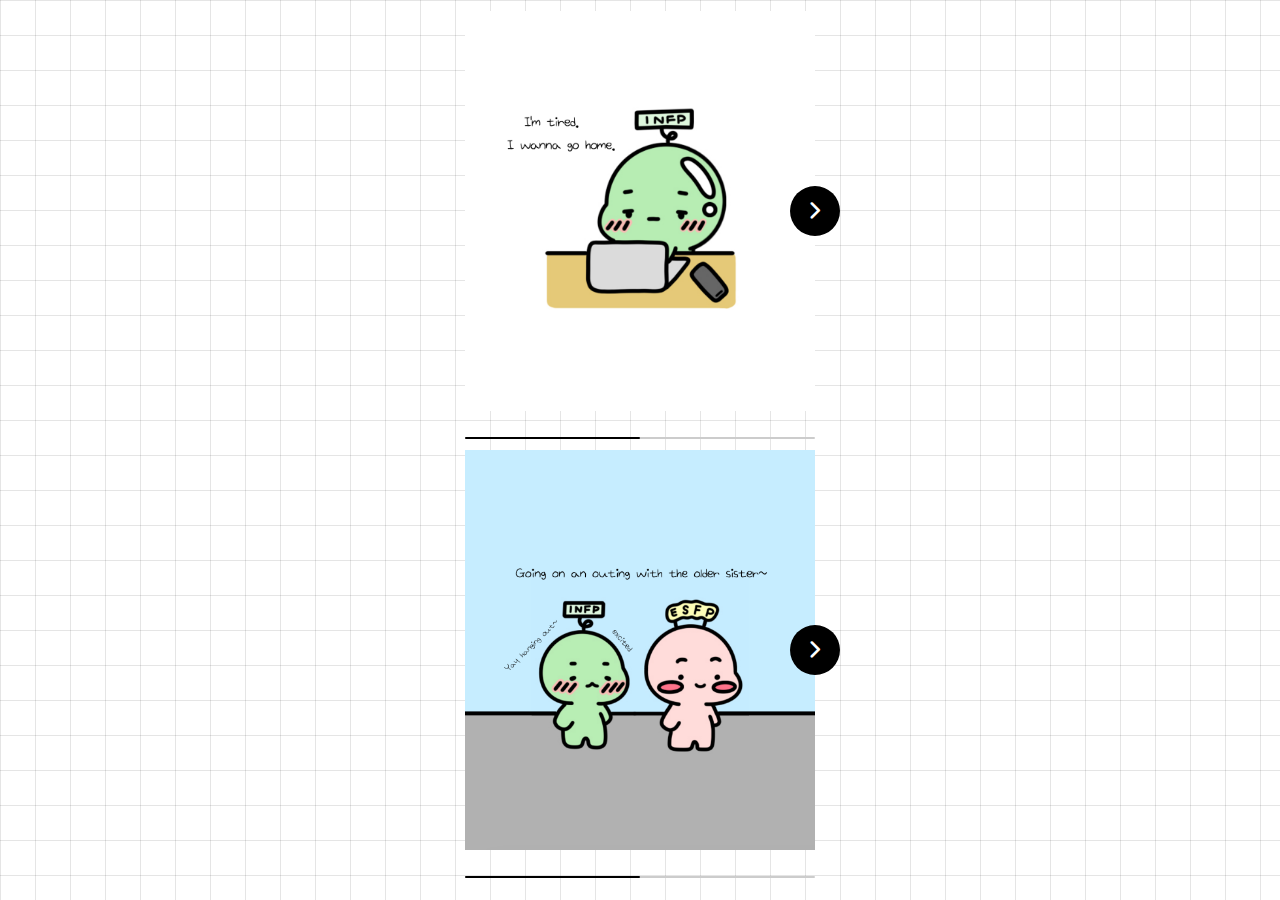
==== INFP_website/comics.html @ 86acbcf9 "Front page and Comics subpage" ====
<!DOCTYPE html>
<html lang="en">
<head>
    <meta charset="UTF-8">
    <meta name="viewport" content="width=device-width, initial-scale=1.0">
    <link rel="stylesheet" type="text/css" href="comics.css">
    <link rel="preconnect" href="https://fonts.googleapis.com">
    <link rel="preconnect" href="https://fonts.gstatic.com" crossorigin>
    <link href="https://fonts.googleapis.com/css2?family=Afacad:wght@400;600;700&family=Courier+Prime&display=swap" rel="stylesheet">
    <link rel="stylesheet" href="https://fonts.googleapis.com/css2?family=Material+Symbols+Rounded:opsz,wght,FILL,GRAD@48,400,0,0" />
    <script src="comics.js"></script>
    <title>alkongToon | comics</title>
</head>
    <body>
        <section id="grid-paper">
            <div class="container">
                <div class="slider-wrapper">
                <button id="prev-slide" class="slide-button material-symbols-rounded">
                    chevron_left
                </button>
                <ul class="image-list">
                        <img src="images/comic11.png" alt="comic1.1" class="image-item">
                        <img src="images/comic12.png" alt="comic1.2" class="image-item">
                        <img src="images/comic13.png" alt="comic1.3" class="image-item">
                        <img src="images/comic14.png" alt="comic1.4" class="image-item">
                        <img src="images/comic15.png" alt="comic1.5" class="image-item">
                        <img src="images/comic16.png" alt="comic1.6" class="image-item">
                        <img src="images/comic17.png" alt="comic1.7" class="image-item">
                        <img src="images/comic18.png" alt="comic1.8" class="image-item">
                </ul>
                <button id="next-slide" class="slide-button material-symbols-rounded">
                    chevron_right
                </button>
                </div>
                <div class="slider-scrollbar">
                <div class="scrollbar-track">
                    <div class="scrollbar-thumb"></div>
                </div>
                </div>
            </div>

            <div class="container">
                <div class="slider-wrapper">
                <button id="prev-slide" class="slide-button material-symbols-rounded">
                    chevron_left
                </button>
                <ul class="image-list">
                        <img src="images/comic21.png" alt="comic2.1" class="image-item">
                        <img src="images/comic22.png" alt="comic2.2" class="image-item">
                        <img src="images/comic23.png" alt="comic2.3" class="image-item">
                        <img src="images/comic24.png" alt="comic2.4" class="image-item">
                        <img src="images/comic25.png" alt="comic2.5" class="image-item">
                        <img src="images/comic26.png" alt="comic2.6" class="image-item">
                        <img src="images/comic27.png" alt="comic2.7" class="image-item">
                        <img src="images/comic28.png" alt="comic2.8" class="image-item">
                        <img src="images/comic29.png" alt="comic2.9" class="image-item">
                        <img src="images/comic201.png" alt="comic2.01" class="image-item">
                        <img src="images/comic202.png" alt="comic2.02" class="image-item">
                </ul>
                <button id="next-slide" class="slide-button material-symbols-rounded">
                    chevron_right
                </button>
                </div>
                <div class="slider-scrollbar">
                <div class="scrollbar-track">
                    <div class="scrollbar-thumb"></div>
                </div>
                </div>
        </section>
    </body>
</html>
---- INFP_website/comics.css ----
@font-face {
    font-family: 'Afacad';
    src: url('"https://fonts.googleapis.com/css2?family=Afacad:wght@400;600;700&family=Courier+Prime&display=swap');
}

*{
    margin: 0;
    padding: 0;
    box-sizing: border-box;
}

#grid-paper {
    background-image:
        linear-gradient(rgba(0, 0, 0, 0.1) 1px, transparent 1px),
        linear-gradient(90deg, rgba(0, 0, 0, 0.1) 1px, transparent 1px);
    background-size: 35px 35px; /* adjust size of grid squares */
    display: flex;
    min-height: 100vh;
    margin: 0;
    flex-direction: column;
    align-items: center;
    justify-content: center;
}

.container {
    max-width: 350px;
    width: 95%;
}

.slider-wrapper {
    position: relative;
}

.slider-wrapper .slide-button {
    position: absolute;
    top: 50%;
    outline: none;
    border: none;
    height: 50px;
    width: 50px;
    z-index: 5;
    color: #fff;
    display: flex;
    cursor: pointer;
    font-size: 2.2rem;
    background: #000;
    align-items: center;
    justify-content: center;
    border-radius: 50%;
    transform: translateY(-50%);
}

.slider-wrapper .slide-button:hover {
    background: #404040;
}

.slider-wrapper .slide-button#prev-slide {
    left: -25px;
    display: none;
}

.slider-wrapper .slide-button#next-slide {
    right: -25px;
}

.slider-wrapper .image-list {
    display: grid;
    grid-template-columns: repeat(11, 1fr);
    gap: 0px;
    font-size: 0;
    list-style: none;
    margin-bottom: 15px;
    overflow-x: auto;
    scrollbar-width: none;
}

.slider-wrapper .image-list::-webkit-scrollbar {
    display: none;
}

.slider-wrapper .image-list .image-item {
    width: 350px;
    height: 400px;
    object-fit: cover;
}

.container .slider-scrollbar {
    height: 24px;
    width: 100%;
    display: flex;
    align-items: center;
}

.slider-scrollbar .scrollbar-track {
    background: #ccc;
    width: 100%;
    height: 2px;
    display: flex;
    align-items: center;
    border-radius: 4px;
    position: relative;
}

.slider-scrollbar:hover .scrollbar-track {
    height: 4px;
}

.slider-scrollbar .scrollbar-thumb {
    position: absolute;
    background: #000;
    top: 0;
    bottom: 0;
    width: 50%;
    height: 100%;
    cursor: grab;
    border-radius: inherit;
}

.slider-scrollbar .scrollbar-thumb:active {
    cursor: grabbing;
    height: 6px;
    top: -1px;
}

.slider-scrollbar .scrollbar-thumb::after {
    content: "";
    position: absolute;
    left: 0;
    right: 0;
    top: -10px;
    bottom: -10px;
}

/* Styles for mobile and tablets */
@media only screen and (max-width: 1023px) {
    .container {
        max-width: 300px;
    }

    .slider-wrapper .slide-button {
        display: none !important;
    }

    .slider-wrapper .image-list {
        margin-bottom: 10px;
        scroll-snap-type: x mandatory;
    }

    .slider-wrapper .image-list .image-item {
        width: 300px;
        height: 380px;
    }

    .slider-scrollbar .scrollbar-thumb {
        width: 20%;
    }
}
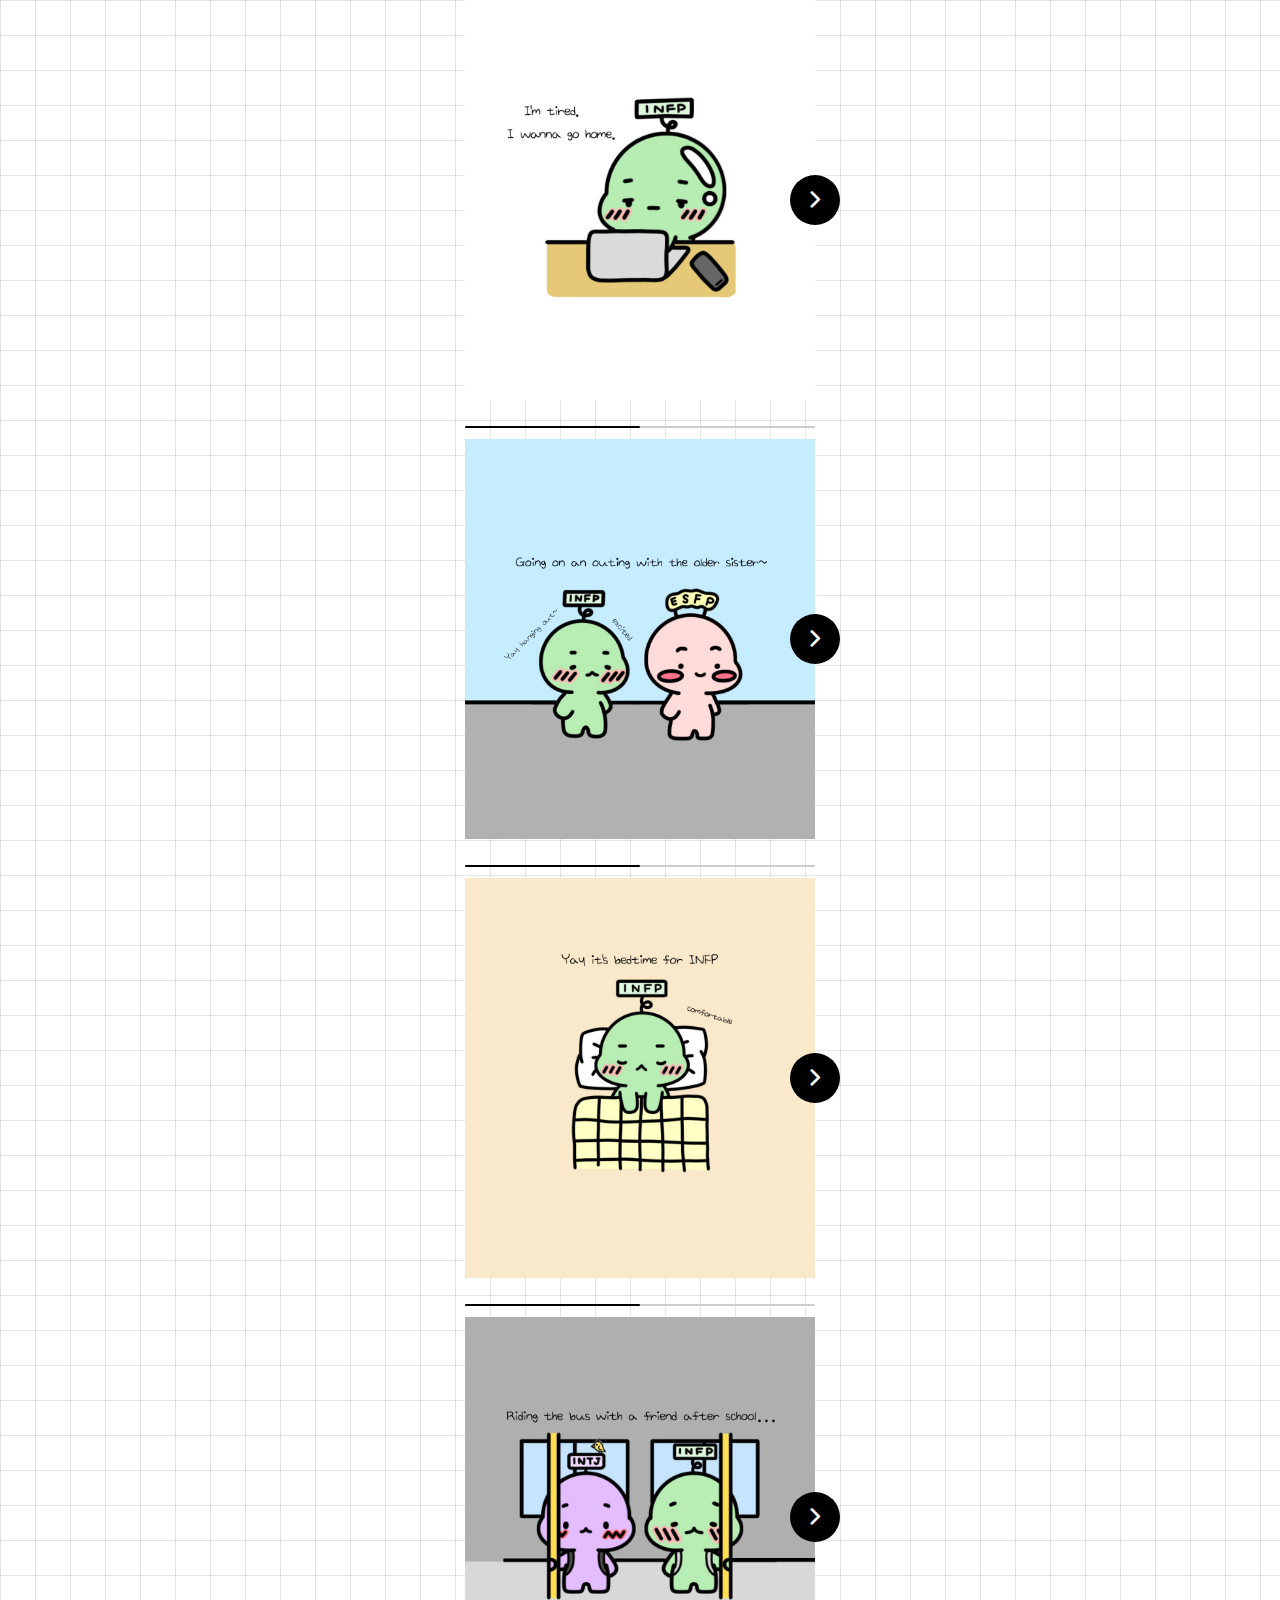
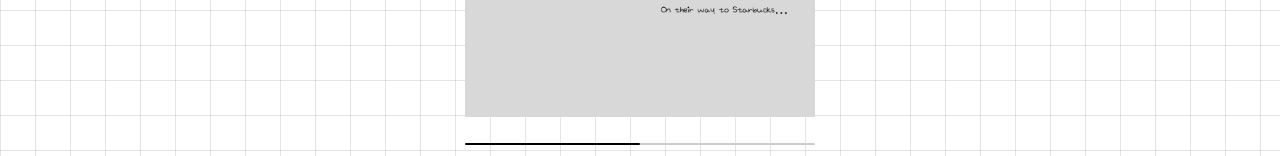
==== commit d6248ab4: "Updates" ====
--- a/INFP_website/comics.html
+++ b/INFP_website/comics.html
@@ -13,38 +13,39 @@
 </head>
     <body>
         <section id="grid-paper">
-            <div class="container">
+            <div class="container" data-container="1">
                 <div class="slider-wrapper">
-                <button id="prev-slide" class="slide-button material-symbols-rounded">
-                    chevron_left
-                </button>
-                <ul class="image-list">
-                        <img src="images/comic11.png" alt="comic1.1" class="image-item">
-                        <img src="images/comic12.png" alt="comic1.2" class="image-item">
-                        <img src="images/comic13.png" alt="comic1.3" class="image-item">
-                        <img src="images/comic14.png" alt="comic1.4" class="image-item">
-                        <img src="images/comic15.png" alt="comic1.5" class="image-item">
-                        <img src="images/comic16.png" alt="comic1.6" class="image-item">
-                        <img src="images/comic17.png" alt="comic1.7" class="image-item">
-                        <img src="images/comic18.png" alt="comic1.8" class="image-item">
-                </ul>
-                <button id="next-slide" class="slide-button material-symbols-rounded">
-                    chevron_right
-                </button>
+                    <button class="prev-slide slide-button material-symbols-rounded" data-container="1">
+                        chevron_left
+                    </button>
+                    <ul class="image-list" data-container="1">
+                            <img src="images/comic11.png" alt="comic1.1" class="image-item">
+                            <img src="images/comic12.png" alt="comic1.2" class="image-item">
+                            <img src="images/comic13.png" alt="comic1.3" class="image-item">
+                            <img src="images/comic14.png" alt="comic1.4" class="image-item">
+                            <img src="images/comic15.png" alt="comic1.5" class="image-item">
+                            <img src="images/comic16.png" alt="comic1.6" class="image-item">
+                            <img src="images/comic17.png" alt="comic1.7" class="image-item">
+                            <img src="images/comic18.png" alt="comic1.8" class="image-item">
+                    </ul>
+                    <button class="next-slide slide-button material-symbols-rounded" data-container="1">
+                        chevron_right
+                    </button>
                 </div>
-                <div class="slider-scrollbar">
-                <div class="scrollbar-track">
-                    <div class="scrollbar-thumb"></div>
-                </div>
+
+                <div class="slider-scrollbar" data-container="1">
+                    <div class="scrollbar-track">
+                        <div class="scrollbar-thumb"></div>
+                    </div>
                 </div>
             </div>
 
-            <div class="container">
+            <div class="container" data-container="2">
                 <div class="slider-wrapper">
-                <button id="prev-slide" class="slide-button material-symbols-rounded">
+                <button class="prev-slide slide-button material-symbols-rounded" data-container="2">
                     chevron_left
                 </button>
-                <ul class="image-list">
+                <ul class="image-list" data-container="2">
                         <img src="images/comic21.png" alt="comic2.1" class="image-item">
                         <img src="images/comic22.png" alt="comic2.2" class="image-item">
                         <img src="images/comic23.png" alt="comic2.3" class="image-item">
@@ -54,18 +55,82 @@
                         <img src="images/comic27.png" alt="comic2.7" class="image-item">
                         <img src="images/comic28.png" alt="comic2.8" class="image-item">
                         <img src="images/comic29.png" alt="comic2.9" class="image-item">
-                        <img src="images/comic201.png" alt="comic2.01" class="image-item">
-                        <img src="images/comic202.png" alt="comic2.02" class="image-item">
+                        <img src="images/comic210.png" alt="comic2.01" class="image-item">
+                        <img src="images/comic211.png" alt="comic2.02" class="image-item">
                 </ul>
-                <button id="next-slide" class="slide-button material-symbols-rounded">
+                <button class="next-slide slide-button material-symbols-rounded" data-container="2">
                     chevron_right
                 </button>
                 </div>
-                <div class="slider-scrollbar">
-                <div class="scrollbar-track">
-                    <div class="scrollbar-thumb"></div>
+                <div class="slider-scrollbar" data-container="2">
+                    <div class="scrollbar-track">
+                        <div class="scrollbar-thumb"></div>
+                    </div>
                 </div>
+            </div>
+
+            <div class="container" data-container="3">
+                <div class="slider-wrapper">
+                <button class="prev-slide slide-button material-symbols-rounded" data-container="3">
+                    chevron_left
+                </button>
+                <ul class="image-list" data-container="3">
+                        <img src="images/comic31.png" alt="comic3.1" class="image-item">
+                        <img src="images/comic32.png" alt="comic3.2" class="image-item">
+                        <img src="images/comic33.png" alt="comic3.3" class="image-item">
+                        <img src="images/comic34.png" alt="comic3.4" class="image-item">
+                        <img src="images/comic35.png" alt="comic3.5" class="image-item">
+                        <img src="images/comic36.png" alt="comic3.6" class="image-item">
+                        <img src="images/comic37.png" alt="comic3.7" class="image-item">
+                        <img src="images/comic38.png" alt="comic3.8" class="image-item">
+                        <img src="images/comic39.png" alt="comic3.9" class="image-item">
+                        <img src="images/comic310.png" alt="comic3.10" class="image-item">
+                        <img src="images/comic311.png" alt="comic3." class="image-item">
+                </ul>
+                <button class="next-slide slide-button material-symbols-rounded" data-container="3">
+                    chevron_right
+                </button>
                 </div>
+                <div class="slider-scrollbar" data-container="3">
+                    <div class="scrollbar-track">
+                        <div class="scrollbar-thumb"></div>
+                    </div>
+                </div>
+            </div>
+
+            <div class="container" data-container="4">
+                <div class="slider-wrapper">
+                    <button class="prev-slide slide-button material-symbols-rounded" data-container="4">
+                        chevron_left
+                    </button>
+                    <ul class="image-list" data-container="4">
+                            <img src="images/comic41.png" alt="comic4.1" class="image-item">
+                            <img src="images/comic42.png" alt="comic4.2" class="image-item">
+                            <img src="images/comic43.png" alt="comic4.3" class="image-item">
+                            <img src="images/comic44.png" alt="comic4.4" class="image-item">
+                            <img src="images/comic45.png" alt="comic4.5" class="image-item">
+                            <img src="images/comic46.png" alt="comic4.6" class="image-item">
+                            <img src="images/comic47.png" alt="comic4.7" class="image-item">
+                            <img src="images/comic48.png" alt="comic4.8" class="image-item">
+                            <img src="images/comic49.png" alt="comic4.9" class="image-item">
+                            <img src="images/comic410.png" alt="comic4.10" class="image-item">
+                            <img src="images/comic411.png" alt="comic4.11" class="image-item">
+                            <img src="images/comic412.png" alt="comic4.12" class="image-item">
+                            <img src="images/comic413.png" alt="comic4.13" class="image-item">
+                            <img src="images/comic414.png" alt="comic4.14" class="image-item">
+                            <img src="images/comic415.png" alt="comic4.15" class="image-item">
+                    </ul>
+                    <button class="next-slide slide-button material-symbols-rounded" data-container="4">
+                        chevron_right
+                    </button>
+                </div>
+                
+                <div class="slider-scrollbar" data-container="4">
+                    <div class="scrollbar-track">
+                        <div class="scrollbar-thumb"></div>
+                    </div>
+                </div>
+            </div>
         </section>
     </body>
 </html>--- a/INFP_website/comics.css
+++ b/INFP_website/comics.css
@@ -54,18 +54,18 @@
     background: #404040;
 }
 
-.slider-wrapper .slide-button#prev-slide {
+.slider-wrapper .prev-slide {
     left: -25px;
     display: none;
 }
 
-.slider-wrapper .slide-button#next-slide {
+.slider-wrapper .next-slide {
     right: -25px;
 }
 
 .slider-wrapper .image-list {
     display: grid;
-    grid-template-columns: repeat(11, 1fr);
+    grid-template-columns: repeat(18, 1fr);
     gap: 0px;
     font-size: 0;
     list-style: none;
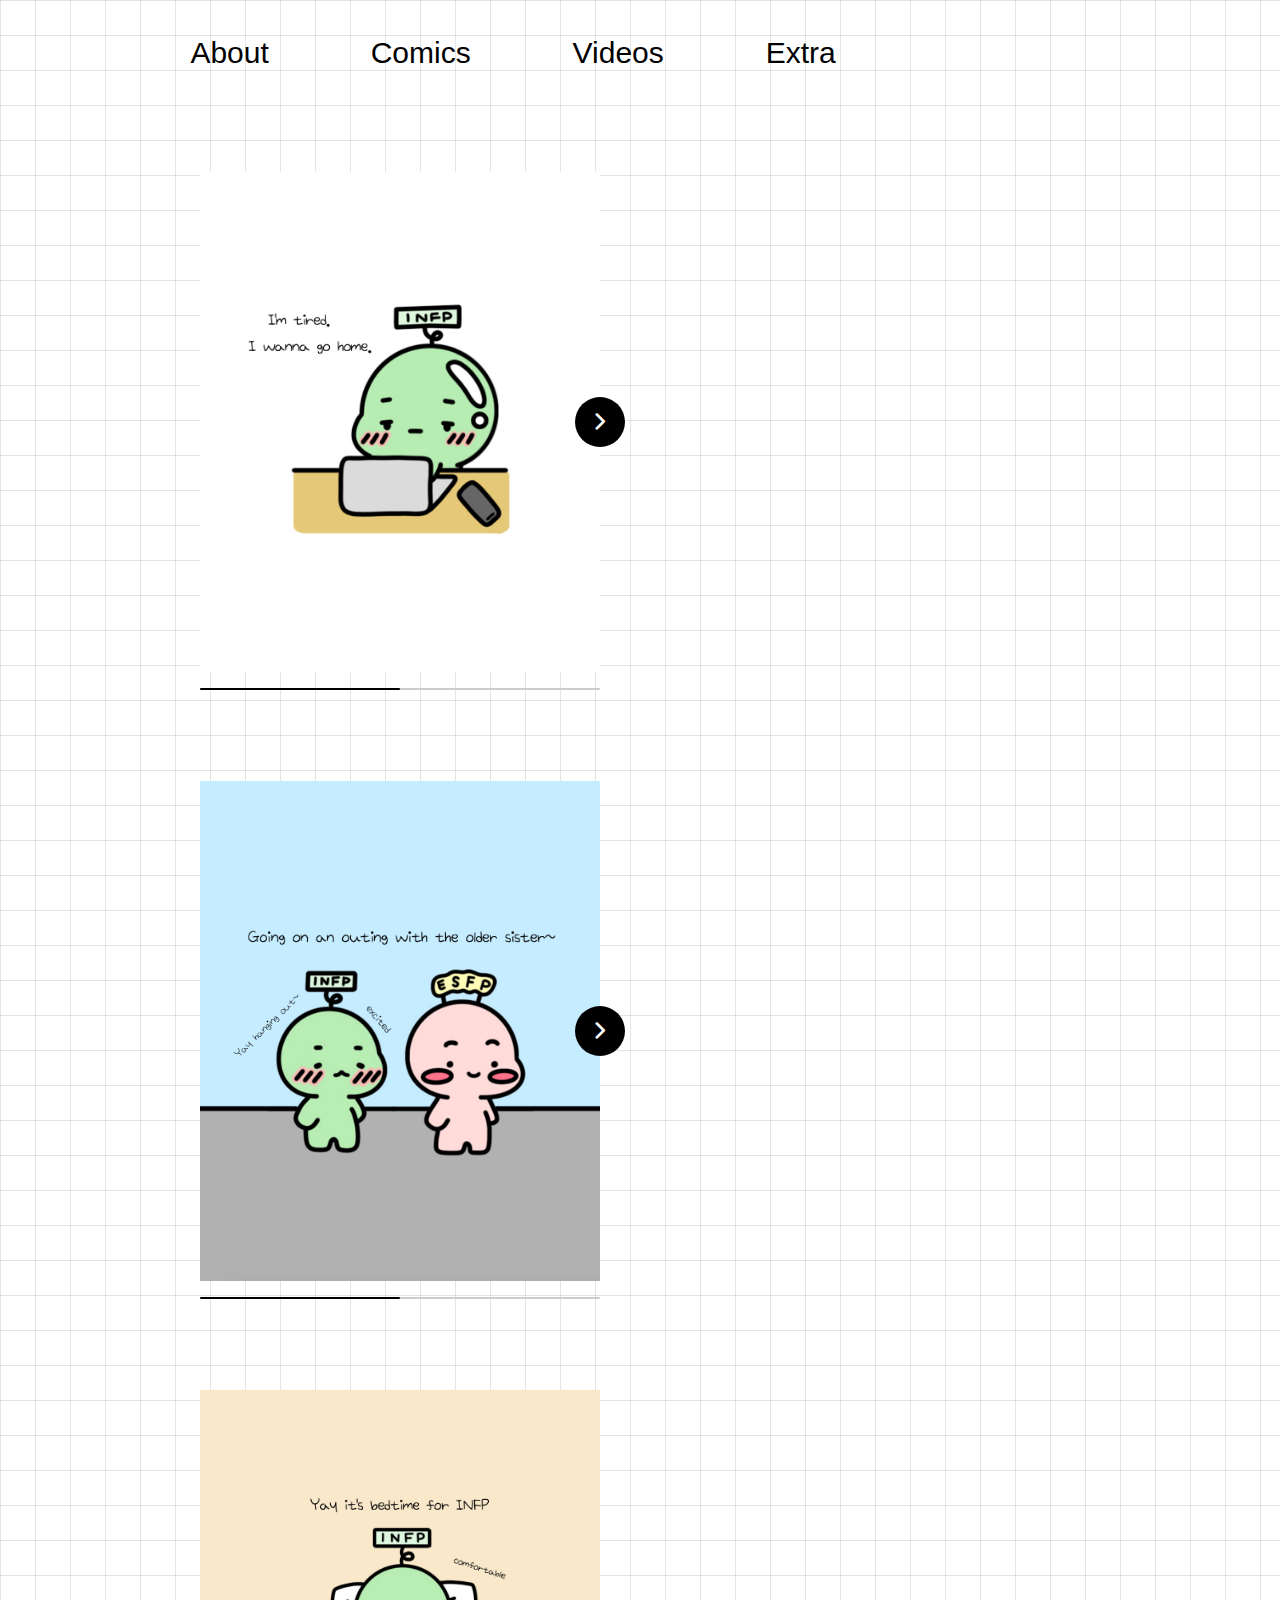
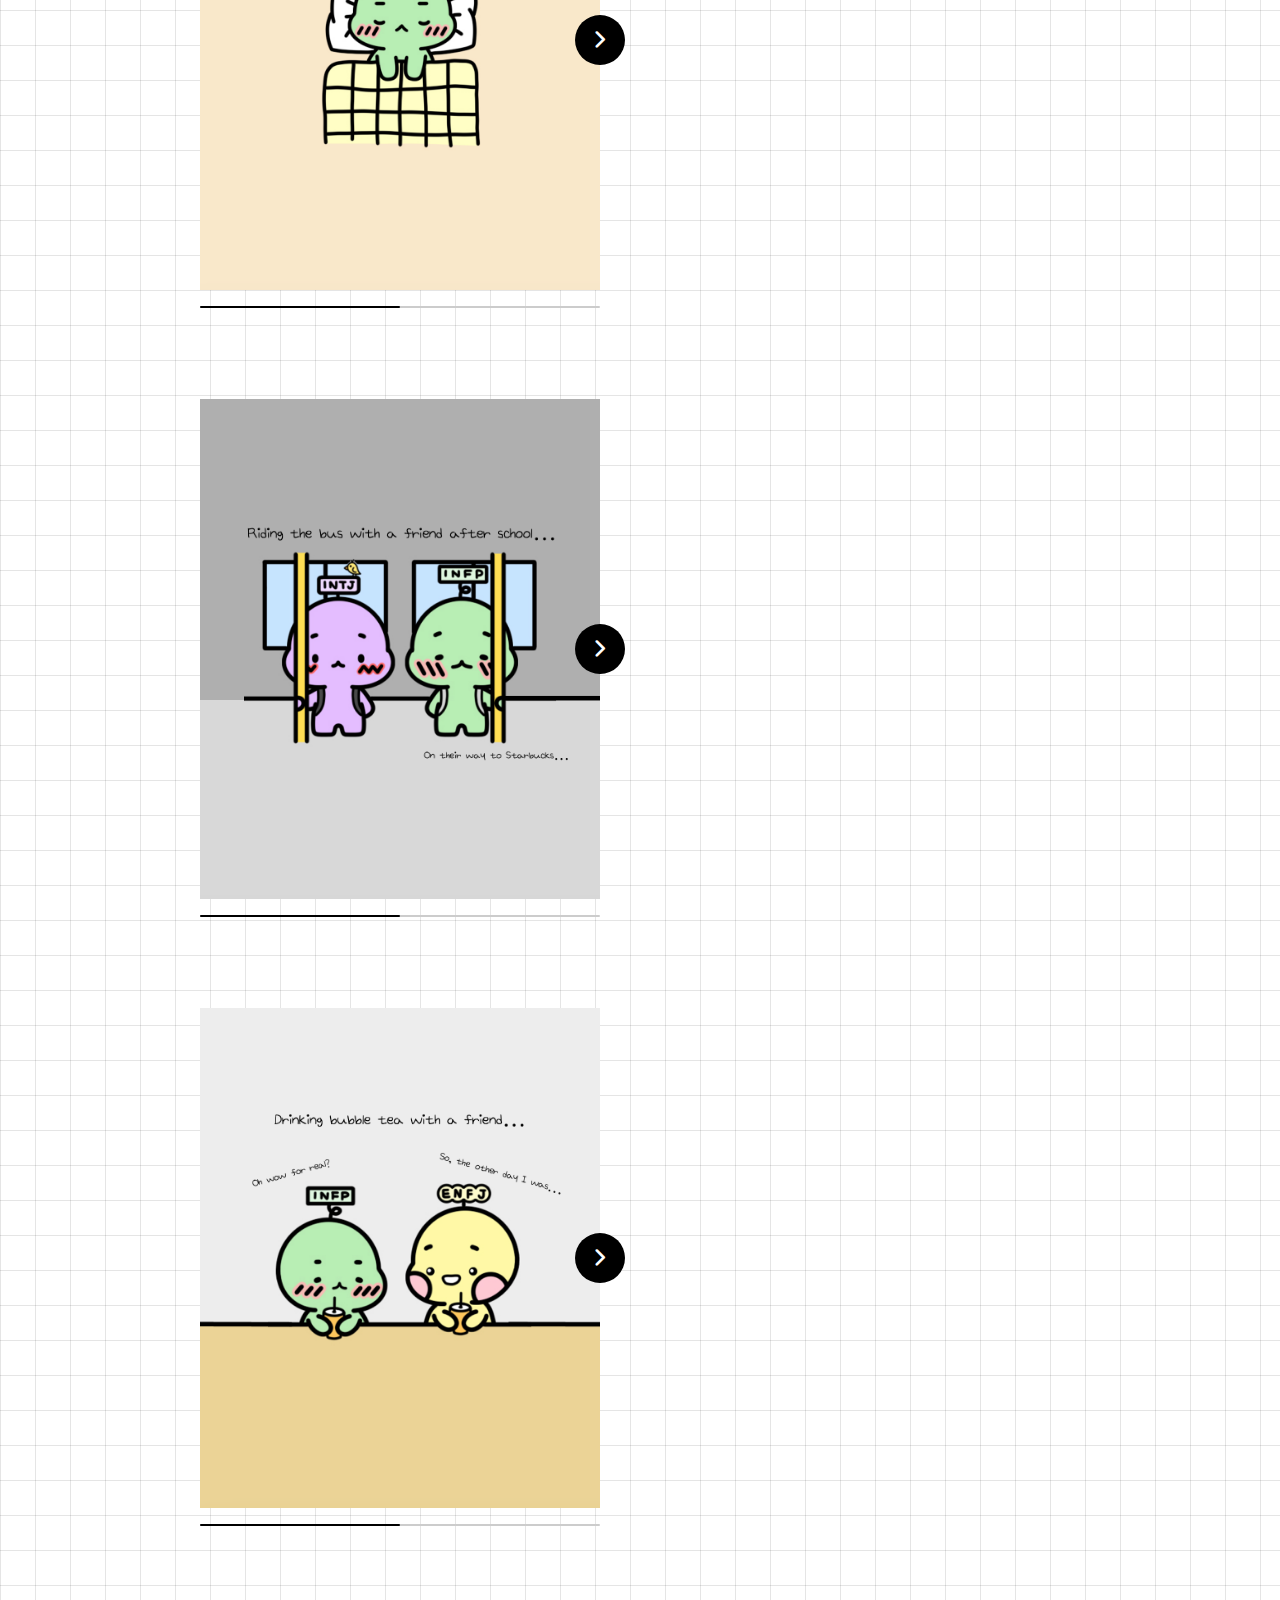
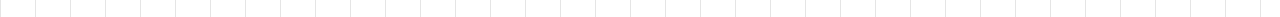
==== commit 67ea60f6: "Updates" ====
--- a/INFP_website/comics.html
+++ b/INFP_website/comics.html
@@ -8,11 +8,31 @@
     <link rel="preconnect" href="https://fonts.gstatic.com" crossorigin>
     <link href="https://fonts.googleapis.com/css2?family=Afacad:wght@400;600;700&family=Courier+Prime&display=swap" rel="stylesheet">
     <link rel="stylesheet" href="https://fonts.googleapis.com/css2?family=Material+Symbols+Rounded:opsz,wght,FILL,GRAD@48,400,0,0" />
+    <link rel="preconnect" href="https://fonts.googleapis.com">
+    <link rel="preconnect" href="https://fonts.gstatic.com" crossorigin>
+    <link href="https://fonts.googleapis.com/css2?family=Afacad:wght@400;600;700&family=Courier+Prime&display=swap" rel="stylesheet">
     <script src="comics.js"></script>
     <title>alkongToon | comics</title>
 </head>
     <body>
         <section id="grid-paper">
+            <header>
+                <h1>alkongToon</h1>
+    
+                <!-- Container for Menu -->
+                <section id="menu">
+                   <nav>
+                    <ul>
+                        <li><a href="#">About</a></li>
+                        <li><a href="./comics.html">Comics</a></li>
+                        <li><a href="#">Videos</a></li>
+                        <li><a href="#">Extra</a></li>
+                    </ul>
+                </nav> 
+                </section>
+                
+            </header>
+
             <div class="container" data-container="1">
                 <div class="slider-wrapper">
                     <button class="prev-slide slide-button material-symbols-rounded" data-container="1">
@@ -31,7 +51,7 @@
                     <button class="next-slide slide-button material-symbols-rounded" data-container="1">
                         chevron_right
                     </button>
-                </div>
+             </div>
 
                 <div class="slider-scrollbar" data-container="1">
                     <div class="scrollbar-track">
@@ -39,6 +59,11 @@
                     </div>
                 </div>
             </div>
+            </div>
+
+            <!-- <div class="explanation">
+                <h2>Episode 1: Touched</h2>
+            </div> -->
 
             <div class="container" data-container="2">
                 <div class="slider-wrapper">
@@ -131,6 +156,40 @@
                     </div>
                 </div>
             </div>
+
+            <div class="container" data-container="5">
+                <div class="slider-wrapper">
+                    <button class="prev-slide slide-button material-symbols-rounded" data-container="4">
+                        chevron_left
+                    </button>
+                    <ul class="image-list" data-container="4">
+                            <img src="images/comic51.png" alt="comic5.1" class="image-item">
+                            <img src="images/comic52.png" alt="comic5.2" class="image-item">
+                            <img src="images/comic53.png" alt="comic5.3" class="image-item">
+                            <img src="images/comic54.png" alt="comic5.4" class="image-item">
+                            <img src="images/comic55.png" alt="comic5.5" class="image-item">
+                            <img src="images/comic56.png" alt="comic5.6" class="image-item">
+                            <img src="images/comic57.png" alt="comic5.7" class="image-item">
+                            <img src="images/comic58.png" alt="comic5.8" class="image-item">
+                            <img src="images/comic59.png" alt="comic5.9" class="image-item">
+                            <img src="images/comic510.png" alt="comic5.10" class="image-item">
+                            <img src="images/comic511.png" alt="comic5.11" class="image-item">
+                            <img src="images/comic512.png" alt="comic5.12" class="image-item">
+                            <img src="images/comic513.png" alt="comic5.13" class="image-item">
+                            <img src="images/comic514.png" alt="comic5.14" class="image-item">
+                    </ul>
+                    <button class="next-slide slide-button material-symbols-rounded" data-container="4">
+                        chevron_right
+                    </button>
+                </div>
+                
+                <div class="slider-scrollbar" data-container="4">
+                    <div class="scrollbar-track">
+                        <div class="scrollbar-thumb"></div>
+                    </div>
+                </div>
+            </div>
+
         </section>
     </body>
 </html>--- a/INFP_website/comics.css
+++ b/INFP_website/comics.css
@@ -7,6 +7,27 @@
     margin: 0;
     padding: 0;
     box-sizing: border-box;
+}
+
+body {
+    font-family: 'Afacad', sans-serif;
+    align-items: center;
+    justify-content: center;
+}
+
+header {
+    display: flex;
+    padding-top: 15px;
+    font-size: 22px;
+}
+
+h1 {
+    padding-top: 18px;
+    margin-left: -20.5em;
+}
+
+h2 {
+    font-size: 30px;
 }
 
 #grid-paper {
@@ -19,12 +40,46 @@
     margin: 0;
     flex-direction: column;
     align-items: center;
-    justify-content: center;
+}
+
+#menu {
+    background-color: transparent;
+    padding: 5px;
+    margin-left: 6.75em;
+}
+
+nav {
+    font-size: 30px;
+}
+
+nav ul {
+    list-style: none;
+    margin-top: 1.0rem;
+    display: flex;
+}
+
+nav ul li {
+    margin-left: 30%;
+}
+
+nav ul li a {
+    text-decoration: none;
+    color: black;
+}
+
+nav ul li a:hover {
+    text-decoration: underline;
 }
 
 .container {
-    max-width: 350px;
+    max-width: 400px;
     width: 95%;
+    padding-top: 5em;
+    margin-left: -30em;
+}
+
+.container[data-container="5"] {
+    padding-bottom: 5em;
 }
 
 .slider-wrapper {
@@ -69,7 +124,7 @@
     gap: 0px;
     font-size: 0;
     list-style: none;
-    margin-bottom: 15px;
+    margin-bottom: 5px;
     overflow-x: auto;
     scrollbar-width: none;
 }
@@ -79,8 +134,8 @@
 }
 
 .slider-wrapper .image-list .image-item {
-    width: 350px;
-    height: 400px;
+    width: 400px;
+    height: 500px;
     object-fit: cover;
 }
 
@@ -135,6 +190,7 @@
 @media only screen and (max-width: 1023px) {
     .container {
         max-width: 300px;
+        margin-left: 0;
     }
 
     .slider-wrapper .slide-button {
@@ -154,4 +210,5 @@
     .slider-scrollbar .scrollbar-thumb {
         width: 20%;
     }
-}+}
+
